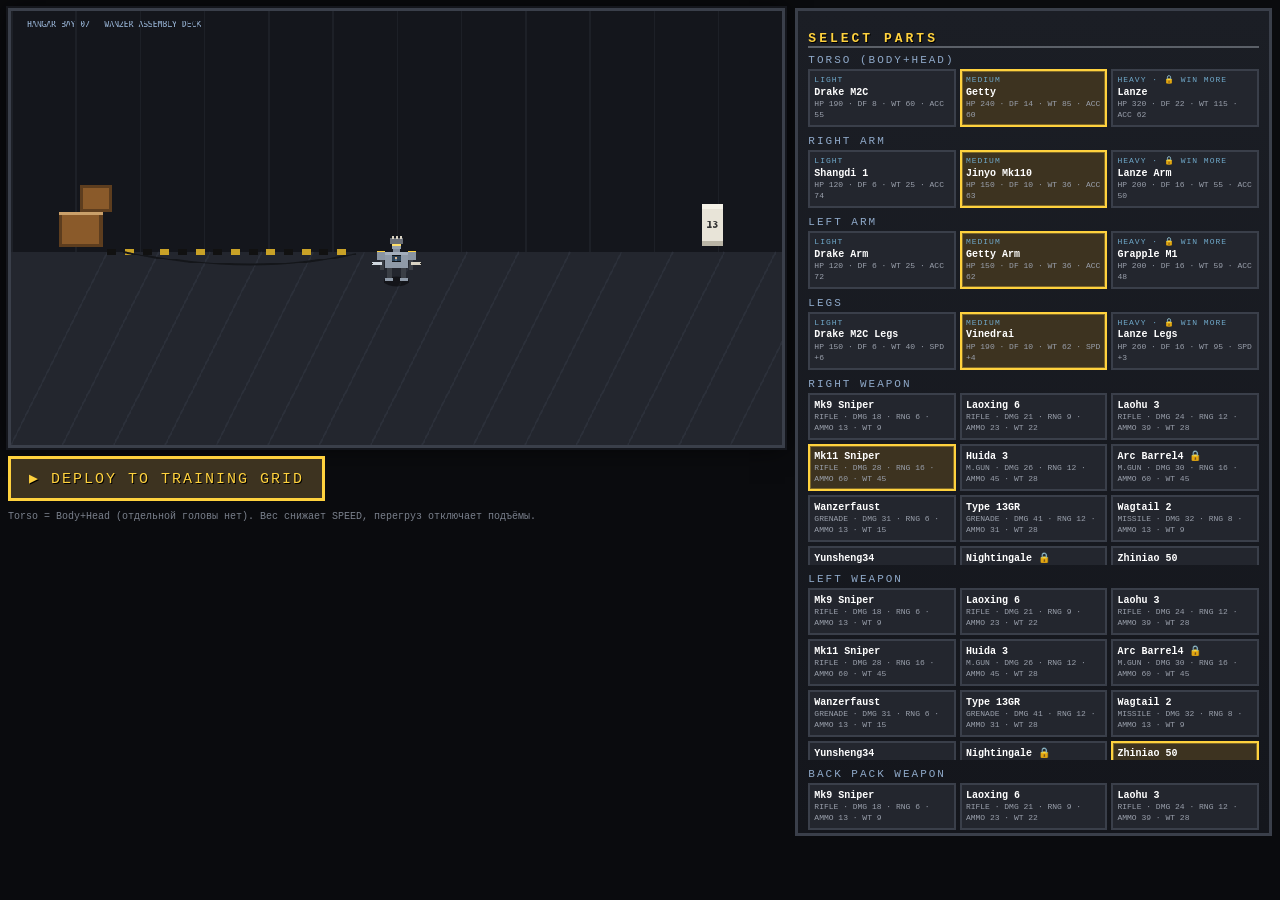
==== fm2/index.html @ 328e2e82 "Title: Implement 2D isometric mech tactics RPG with Front Mission data and Diablo-style rendering Ke" ====
<!DOCTYPE html>
<html lang="ru">
<head>
<meta charset="utf-8">
<title>MECH TACTICS: DIABLO — Front Mission style</title>
<link rel="stylesheet" href="style.css">
</head>
<body>
<div id="app">

  <!-- ================= ANGAR ================= -->
  <section id="scr-hangar">
    <div class="left">
      <canvas id="cv" width="960" height="540"></canvas>
      <div class="hangar-actions">
        <button id="btn-deploy" class="big">▶ DEPLOY TO TRAINING GRID</button>
        <span class="hintline">Torso = Body+Head (отдельной головы нет). Вес снижает SPEED, перегруз отключает подъёмы.</span>
      </div>
    </div>
    <aside class="right">
      <h2>SELECT PARTS</h2>
      <div id="parts-panel" class="scroll"></div>
      <h2>STATUS</h2>
      <div id="status"></div>
    </aside>
  </section>

  <!-- ================= БОЙ ================= -->
  <section id="scr-battle" style="display:none">
    <div class="topbar">
      <span id="turn-label">PLAYER TURN</span>
      <span id="phud"></span>
      <button id="btn-leave">◀ LEAVE GRID</button>
    </div>
    <div class="battle-wrap">
      <canvas id="cvb" width="960" height="540"></canvas>
      <div id="unit-info">—</div>
      <div id="hint">MOVE then ATTACK (or WAIT)</div>
      <div class="actions">
        <button id="act-move">1 MOVE</button>
        <button id="act-attack">2 ATTACK</button>
        <button id="act-wait">3 WAIT</button>
        <button id="btn-endturn">END TURN</button>
      </div>
      <div id="log" class="scroll"></div>
    </div>
    <div id="scr-result" style="display:none">
      <div class="result-box">
        <h1 id="result-title">MISSION COMPLETE</h1>
        <p id="result-text"></p>
        <button id="btn-retry">RETRY</button>
        <button id="btn-back">RETURN TO HANGAR</button>
      </div>
    </div>
  </section>

</div>
<script src="game.js"></script>
</body>
</html>
---- fm2/style.css ----
/* MECH TACTICS: DIABLO — пиксельный UI в духе D2/FM */
* { box-sizing: border-box; margin: 0; }
html, body { background: #0a0b0e; color: #cfc9b8; font-family: "Courier New", monospace; }
#app { max-width: 1300px; margin: 0 auto; padding: 8px; }
canvas { image-rendering: pixelated; image-rendering: crisp-edges; display: block; }

/* --- Ангар --- */
#scr-hangar { display: flex; gap: 10px; }
.left { flex: 1 1 62%; min-width: 0; }
.left canvas { width: 100%; height: auto; border: 3px solid #3a3f4a; box-shadow: 0 0 0 2px #14161c, 0 0 24px #000a; background: #14161c; }
.right { flex: 1 1 38%; border: 3px solid #3a3f4a; background: linear-gradient(#1b1e25, #14161c); padding: 10px; max-height: 92vh; overflow-y: auto; }
.right h2 { color: #ffd23e; font-size: 13px; letter-spacing: 3px; border-bottom: 2px solid #5b6068; margin: 10px 0 6px; text-shadow: 1px 1px 0 #000; }
.slot-group { margin-bottom: 8px; }
.slot-title { color: #8fa9c9; font-size: 11px; letter-spacing: 2px; margin: 6px 0 3px; }
.tiers { display: grid; grid-template-columns: repeat(3, 1fr); gap: 4px; }
.tiers.weapons { grid-template-columns: repeat(3, 1fr); max-height: 172px; overflow-y: auto; }
.pbtn, .wbtn { background: #23262e; border: 2px solid #3a3f4a; color: #cfc9b8; font-family: inherit;
  font-size: 9px; padding: 4px; cursor: pointer; text-align: left; line-height: 1.35; }
.pbtn em { display: block; color: #6fa8c9; font-style: normal; font-size: 8px; letter-spacing: 1px; }
.pbtn b, .wbtn b { display: block; color: #fff; font-size: 10px; }
.pbtn i, .wbtn i { display: block; color: #9aa0ac; font-style: normal; font-size: 8px; }
.pbtn:hover, .wbtn:hover { border-color: #ffd23e; background: #2c303a; }
.pbtn.cur, .wbtn.cur { border-color: #ffd23e; background: #3d3320; box-shadow: inset 0 0 0 1px #ffd23e55; }
#status .row { display: flex; justify-content: space-between; font-size: 12px; padding: 2px 4px; border-bottom: 1px dashed #2c303a; }
#status .row b { color: #fff; }
#status .warn { color: #ff6a4a; }
.hangar-actions { margin-top: 8px; display: flex; align-items: center; gap: 10px; flex-wrap: wrap; }
.big { background: #3d3320; border: 3px solid #ffd23e; color: #ffd23e; font-family: inherit; font-size: 15px;
  letter-spacing: 2px; padding: 10px 18px; cursor: pointer; text-shadow: 1px 1px 0 #000; }
.big:hover { background: #5a4a26; }
.hintline { font-size: 10px; color: #7a808c; }

/* --- Бой --- */
#scr-battle { position: relative; }
.topbar { display: flex; align-items: center; gap: 12px; background: #1b1e25; border: 3px solid #3a3f4a; padding: 6px 10px; font-size: 13px; }
#turn-label { color: #ffd23e; letter-spacing: 2px; }
#phud { color: #8fa9c9; flex: 1; font-size: 11px; }
.battle-wrap { position: relative; }
#cvb { width: 100%; height: auto; border: 3px solid #3a3f4a; background: #0c0d10; cursor: crosshair; }
#unit-info { position: absolute; top: 8px; left: 8px; background: #000000cc; border: 1px solid #5b6068; padding: 4px 8px; font-size: 10px; color: #cfe3ff; max-width: 92%; }
#hint { position: absolute; bottom: 64px; left: 8px; background: #000000bb; border: 1px solid #c9a227; padding: 3px 8px; font-size: 11px; color: #ffd23e; }
.actions { position: absolute; bottom: 8px; left: 8px; display: flex; gap: 6px; }
.actions button, .topbar button { background: #23262e; border: 2px solid #5b6068; color: #cfc9b8; font-family: inherit; font-size: 11px; padding: 6px 10px; cursor: pointer; letter-spacing: 1px; }
.actions button:hover:not(:disabled), .topbar button:hover { border-color: #ffd23e; color: #ffd23e; }
.actions button:disabled { opacity: .35; cursor: default; }
#log { position: absolute; bottom: 8px; right: 8px; width: 300px; max-height: 110px; overflow-y: auto;
  background: #000000c8; border: 1px solid #3a3f4a; font-size: 10px; padding: 4px 6px; color: #9fb28f; }
#log div { border-bottom: 1px dotted #23262e; padding: 1px 0; }
.scroll::-webkit-scrollbar { width: 8px; } .scroll::-webkit-scrollbar-thumb { background: #3a3f4a; }

/* --- Результат --- */
#scr-result { position: absolute; inset: 0; display: flex; align-items: center; justify-content: center; background: #000a; z-index: 5; }
.result-box { border: 3px solid #ffd23e; background: #14161c; padding: 24px 34px; text-align: center; box-shadow: 0 0 40px #000; }
.result-box h1 { color: #ffd23e; letter-spacing: 3px; margin-bottom: 10px; text-shadow: 2px 2px 0 #000; }
.result-box p { font-size: 12px; margin-bottom: 16px; color: #cfc9b8; }
.result-box button { margin: 0 4px; }
@media (max-width: 900px) { #scr-hangar { flex-direction: column; } }
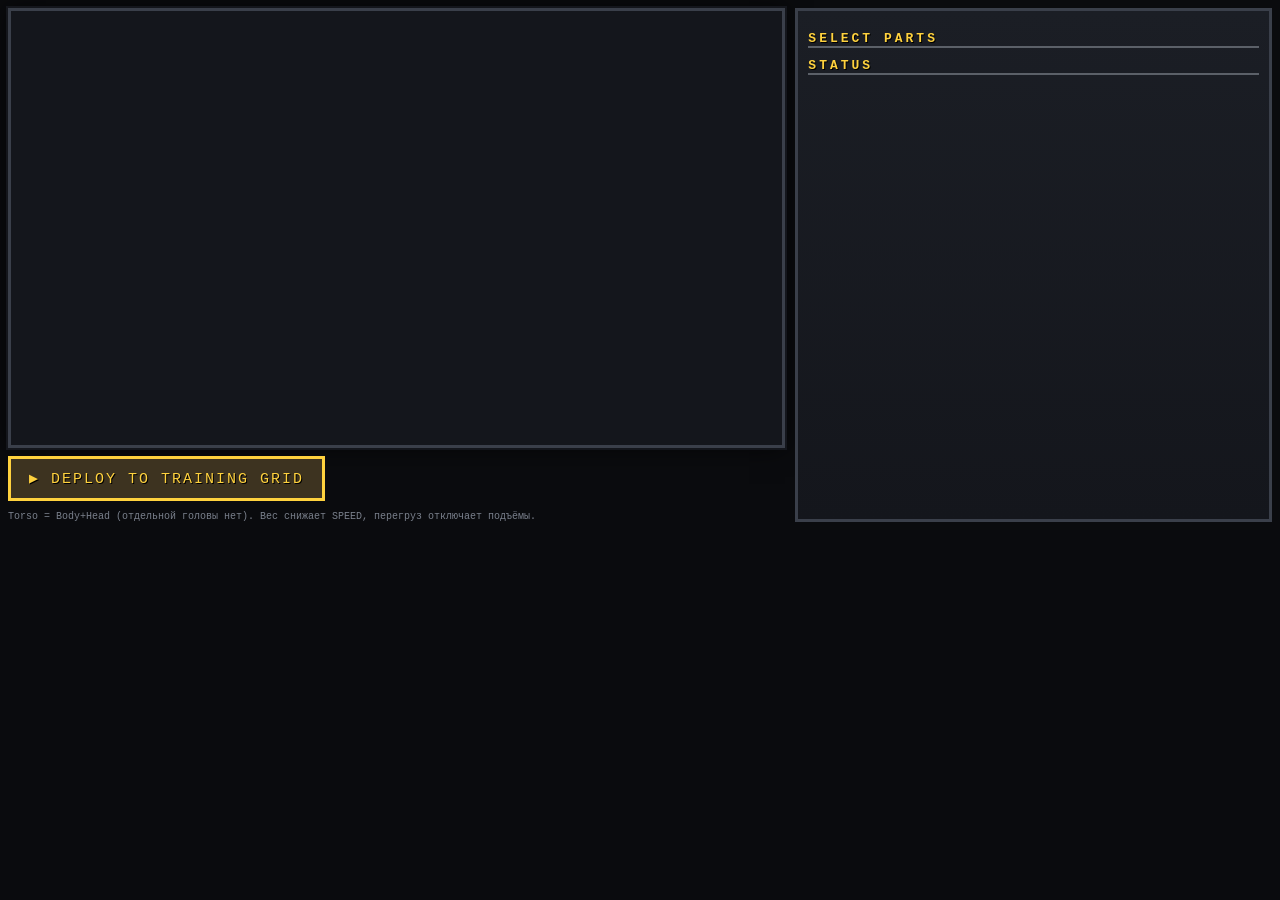
==== commit a83b260c: "spritepaint-style pixel mech animation: sprites.js (idle/walk/fire sheets, base64 export), battle+ha" ====
--- a/fm2/index.html
+++ b/fm2/index.html
@@ -55,6 +55,7 @@
   </section>
 
 </div>
+<script src="sprites.js"></script>
 <script src="game.js"></script>
 </body>
 </html>
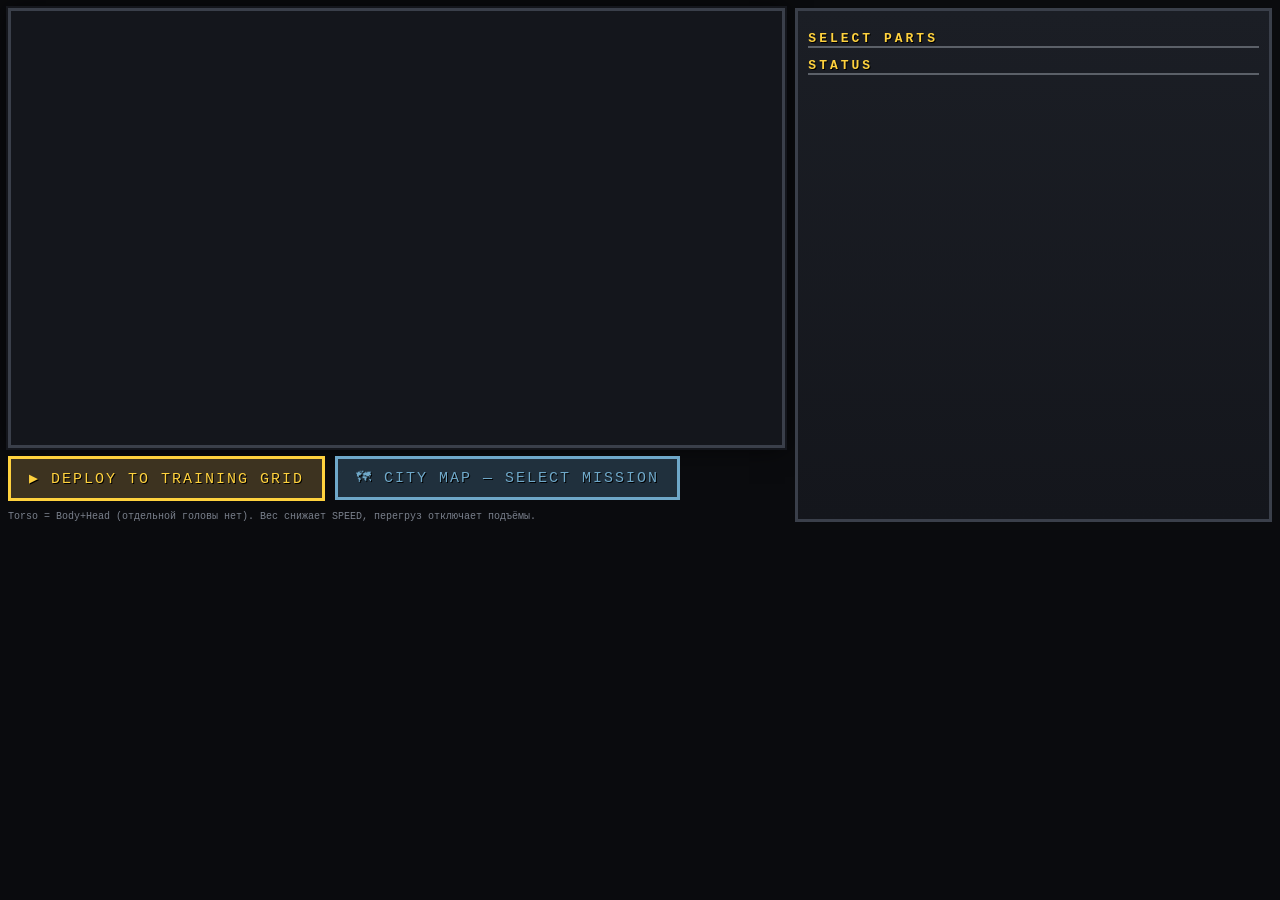
==== commit c08b83de: "Add fictional city map with mission selection - Introduced LOCS data structure defining three distin" ====
--- a/fm2/index.html
+++ b/fm2/index.html
@@ -14,6 +14,7 @@
       <canvas id="cv" width="960" height="540"></canvas>
       <div class="hangar-actions">
         <button id="btn-deploy" class="big">▶ DEPLOY TO TRAINING GRID</button>
+        <button id="btn-mission" class="big alt">🗺 CITY MAP — SELECT MISSION</button>
         <span class="hintline">Torso = Body+Head (отдельной головы нет). Вес снижает SPEED, перегруз отключает подъёмы.</span>
       </div>
     </div>
@@ -23,6 +24,21 @@
       <h2>STATUS</h2>
       <div id="status"></div>
     </aside>
+  </section>
+
+  <!-- ============ КАРТА ГОРОДА — ВЫБОР ЗАДАНИЯ ============ -->
+  <section id="scr-map" style="display:none">
+    <div class="map-wrap">
+      <canvas id="cvm" width="960" height="540"></canvas>
+      <div id="map-info">—</div>
+      <div id="map-hint">Клик по метке локации — брифинг задания · Enter/Space — принять бой · Esc — в ангар</div>
+      <div class="mission-card" id="mission-card">
+        <h3 id="mc-title">SELECT MISSION</h3>
+        <p id="mc-desc"></p>
+        <button id="mc-deploy" class="big">▶ DEPLOY</button>
+        <span id="mc-reward" class="hintline"></span>
+      </div>
+    </div>
   </section>
 
   <!-- ================= БОЙ ================= -->
--- a/fm2/style.css
+++ b/fm2/style.css
@@ -55,3 +55,18 @@
 .result-box p { font-size: 12px; margin-bottom: 16px; color: #cfc9b8; }
 .result-box button { margin: 0 4px; }
 @media (max-width: 900px) { #scr-hangar { flex-direction: column; } }
+
+/* --- Карта города (выбор задания) --- */
+#scr-map { position: relative; }
+.map-wrap { position: relative; }
+#cvm { width: 100%; height: auto; border: 3px solid #3a3f4a; background: #0c0d10; cursor: pointer; }
+#map-info { position: absolute; top: 8px; left: 8px; background: #000000cc; border: 1px solid #5b6068; padding: 4px 8px; font-size: 10px; color: #cfe3ff; max-width: 92%; }
+#map-hint { position: absolute; bottom: 8px; left: 8px; background: #000000bb; border: 1px solid #c9a227; padding: 3px 8px; font-size: 11px; color: #ffd23e; }
+.mission-card { position: absolute; right: 12px; top: 40px; width: 260px; background: #14161cee; border: 3px solid #5b6068; padding: 10px; box-shadow: 0 0 24px #000c; }
+.mission-card.sel { border-color: #ffd23e; }
+.mission-card h3 { color: #ffd23e; font-size: 13px; letter-spacing: 2px; margin-bottom: 6px; text-shadow: 1px 1px 0 #000; }
+.mission-card p { font-size: 10px; line-height: 1.5; color: #cfc9b8; min-height: 84px; margin-bottom: 8px; }
+.mission-card .big { width: 100%; font-size: 13px; padding: 8px; }
+.mission-card.done { opacity: .55; }
+.big.alt { background: #20303d; border-color: #6fa8c9; color: #6fa8c9; }
+.big.alt:hover { background: #2c4257; }
